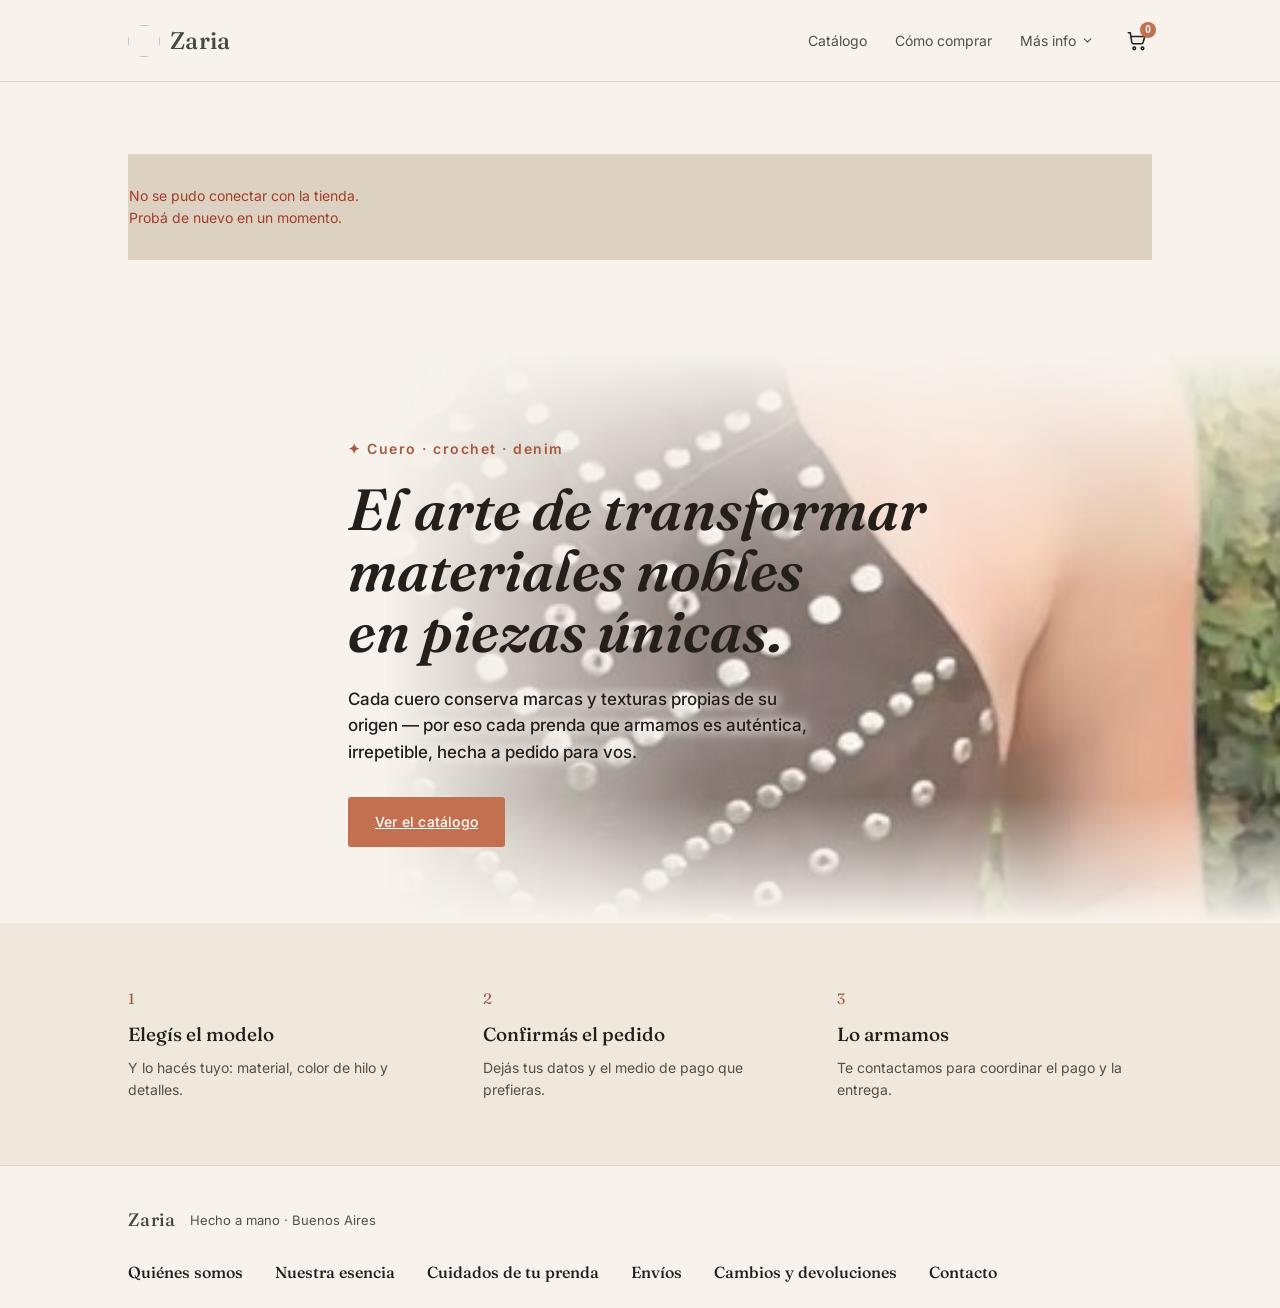
==== index.html @ a3d60f4c "Cambio titulo" ====
<!DOCTYPE html>
<html lang="es">
<head>
    <meta charset="UTF-8">
    <meta name="viewport" content="width=device-width, initial-scale=1.0">
    <title>Zaria Store — Cuero, crochet & denim</title>
    <link rel="icon" id="favicon" href="">
    <link rel="preconnect" href="https://fonts.googleapis.com">
    <link rel="preconnect" href="https://fonts.gstatic.com" crossorigin>
    <link href="https://fonts.googleapis.com/css2?family=Fraunces:ital,opsz,wght@0,9..144,400;0,9..144,500;0,9..144,600;1,9..144,500&family=Inter:wght@400;500;600&display=swap" rel="stylesheet">
    <link rel="stylesheet" href="css/styles.css">
</head>
<body>

    <!-- =========================
         HEADER
    ========================= -->
    <header class="site-header">
        <div class="wrap site-header-inner">
            <div class="marca">
                <img id="marca-logo" class="marca-logo" alt="" hidden>
                <span class="wordmark">Zaria</span>
            </div>
            <nav class="site-nav">
                <a href="#catalogo">Catálogo</a>
                <a href="#como-comprar">Cómo comprar</a>
                <div class="nav-dropdown">
                    <button type="button" id="btn-mas-info" class="nav-dropdown-btn" aria-label="Más info">
                        <svg class="nav-dropdown-icono" viewBox="0 0 24 24" fill="none" stroke="currentColor" stroke-width="1.8" stroke-linecap="round" stroke-linejoin="round">
                            <circle cx="12" cy="12" r="9"/>
                            <line x1="12" y1="11" x2="12" y2="16.5"/>
                            <circle cx="12" cy="7.5" r="0.6" fill="currentColor" stroke="none"/>
                        </svg>
                        <span class="nav-dropdown-texto">Más info</span>
                        <svg class="nav-dropdown-chevron" viewBox="0 0 24 24" fill="none" stroke="currentColor" stroke-width="2" stroke-linecap="round" stroke-linejoin="round"><path d="M6 9l6 6 6-6"/></svg>
                    </button>
                    <div id="menu-mas-info" class="nav-dropdown-menu" hidden>
                        <button type="button" class="footer-link" data-info="quienes-somos">Quiénes somos</button>
                        <button type="button" class="footer-link" data-info="esencia">Nuestra esencia</button>
                        <button type="button" class="footer-link" data-info="cuidados">Cuidados de tu prenda</button>
                        <button type="button" class="footer-link" data-info="envios">Envíos</button>
                        <button type="button" class="footer-link" data-info="cambios">Cambios y devoluciones</button>
                        <button type="button" class="footer-link" data-info="contacto">Contacto</button>
                    </div>
                </div>
                <button type="button" id="btn-carrito" class="btn-carrito" aria-label="Carrito">
                    <svg viewBox="0 0 24 24" fill="none" stroke="currentColor" stroke-width="1.7" stroke-linecap="round" stroke-linejoin="round">
                        <circle cx="9" cy="20" r="1.4"/>
                        <circle cx="18" cy="20" r="1.4"/>
                        <path d="M2.5 3h2.2l1.6 10.4a2 2 0 0 0 2 1.6h8.4a2 2 0 0 0 2-1.6L20.5 7H6"/>
                    </svg>
                    <span id="carrito-contador" class="carrito-contador" hidden>0</span>
                </button>
            </nav>
        </div>
    </header>

    <!-- =========================
         CATÁLOGO
    ========================= -->
    <section class="catalogo catalogo-principal" id="catalogo">
        <div class="wrap">
            <div id="catalogo-filtros" class="catalogo-filtros"></div>
            <div id="catalogo-grid" class="catalogo-grid">
                <p class="estado-carga">Cargando modelos...</p>
            </div>
        </div>
    </section>

    <!-- =========================
         HERO
    ========================= -->
    <section class="hero">
        <div class="hero-fondo"></div>
        <div class="wrap hero-inner">
            <p class="hero-kicker">✦ Cuero · crochet · denim</p>
            <h1 class="hero-title">El arte de transformar<br>materiales nobles<br>en piezas únicas.</h1>
            <p class="hero-body">Cada cuero conserva marcas y texturas propias de su origen — por eso cada prenda que armamos es auténtica, irrepetible, hecha a pedido para vos.</p>
            <a href="#catalogo" class="btn btn-primary">Ver el catálogo</a>
        </div>
    </section>

    <!-- =========================
         CÓMO COMPRAR
    ========================= -->
    <section class="como-comprar" id="como-comprar">
        <div class="wrap como-comprar-inner">
            <div class="paso">
                <span class="paso-numero">1</span>
                <h3>Elegís el modelo</h3>
                <p>Y lo hacés tuyo: material, color de hilo y detalles.</p>
            </div>
            <div class="paso">
                <span class="paso-numero">2</span>
                <h3>Confirmás el pedido</h3>
                <p>Dejás tus datos y el medio de pago que prefieras.</p>
            </div>
            <div class="paso">
                <span class="paso-numero">3</span>
                <h3>Lo armamos</h3>
                <p>Te contactamos para coordinar el pago y la entrega.</p>
            </div>
        </div>
    </section>

    <footer class="site-footer">
        <div class="wrap site-footer-inner">
            <div class="site-footer-marca">
                <span class="wordmark">Zaria</span>
                <span>Hecho a mano · Buenos Aires</span>
            </div>
            <nav class="site-footer-nav">
                <button type="button" class="footer-link" data-info="quienes-somos">Quiénes somos</button>
                <button type="button" class="footer-link" data-info="esencia">Nuestra esencia</button>
                <button type="button" class="footer-link" data-info="cuidados">Cuidados de tu prenda</button>
                <button type="button" class="footer-link" data-info="envios">Envíos</button>
                <button type="button" class="footer-link" data-info="cambios">Cambios y devoluciones</button>
                <button type="button" class="footer-link" data-info="contacto">Contacto</button>
            </nav>
        </div>
    </footer>

    <!-- =========================
         MODAL GENÉRICO DE INFORMACIÓN
         (Quiénes somos / Cuidados / Envíos / Cambios / Contacto)
    ========================= -->
    <div id="info-overlay" class="panel-overlay" hidden>
        <div class="panel panel-info">
            <button type="button" id="btn-cerrar-info" class="btn-cerrar" aria-label="Cerrar">✕</button>
            <div id="info-contenido" class="info-contenido">
                <!-- se completa dinámicamente desde js/app.js -->
            </div>
        </div>
    </div>

    <!-- =========================
         PANEL DE PERSONALIZACIÓN
    ========================= -->
    <!-- =========================
         TABLA DE TALLES
    ========================= -->
    <div id="talles-overlay" class="panel-overlay" hidden>
        <div class="panel panel-chico">
            <button type="button" id="btn-cerrar-talles" class="btn-cerrar" aria-label="Cerrar">✕</button>
            <div class="tabla-talles-contenido">
                <h3>Tabla de talles</h3>
                <p class="tabla-talles-nota">Medidas de referencia, en centímetros.</p>
                <table class="tabla-talles">
                    <thead>
                        <tr><th></th><th>Cuello</th><th>Busto</th><th>Cintura</th><th>Alto</th></tr>
                    </thead>
                    <tbody id="tabla-talles-body"></tbody>
                </table>
            </div>
        </div>
    </div>

    <div id="panel-overlay" class="panel-overlay" hidden>
        <div class="panel" role="dialog" aria-modal="true" aria-labelledby="panel-titulo">
            <button type="button" id="btn-cerrar-panel" class="btn-cerrar" aria-label="Cerrar">✕</button>
            <div id="panel-contenido" class="panel-contenido">
                <!-- se completa dinámicamente desde js/app.js -->
            </div>
        </div>
    </div>

    <!-- =========================
         CARRITO
    ========================= -->
    <div id="carrito-overlay" class="panel-overlay" hidden>
        <div class="panel panel-carrito" role="dialog" aria-modal="true" aria-labelledby="carrito-titulo">
            <button type="button" id="btn-cerrar-carrito" class="btn-cerrar" aria-label="Cerrar">✕</button>
            <div id="carrito-contenido" class="carrito-contenido">
                <!-- se completa dinámicamente desde js/app.js -->
            </div>
        </div>
    </div>

    <!-- =========================
         PANTALLA DE CONFIRMACIÓN
    ========================= -->
    <div id="confirmacion-overlay" class="panel-overlay" hidden>
        <div class="panel panel-chico">
            <div id="confirmacion-contenido" class="confirmacion-contenido">
                <!-- se completa dinámicamente desde js/app.js -->
            </div>
        </div>
    </div>

    <script src="js/app.js"></script>
</body>
</html>
---- css/styles.css ----
/* =============================================================
   ZARIA STORE — ESTILOS
   Paleta compartida con Craft Flow (terracota + oliva + crudo),
   con tipografía e layout propios de tienda.
   ============================================================= */

:root {
    --crudo: #f7f3ec;
    --tarjeta: #efe8dc;
    --linea: #ddd2c2;
    --tinta: #241f1a;
    --tinta-suave: #574e43;
    --terracota: #c2704f;
    --terracota-oscuro: #a55a3c;
    --oliva: #5b6350;
    --oliva-oscuro: #454b3b;
    --error: #a33d2a;

    --serif: 'Fraunces', Georgia, serif;
    --sans: 'Inter', -apple-system, sans-serif;
}

* {
    box-sizing: border-box;
    margin: 0;
    padding: 0;
}

body {
    background: var(--crudo);
    color: var(--tinta);
    font-family: var(--sans);
    font-size: 16px;
    line-height: 1.55;
}

img {
    max-width: 100%;
    display: block;
}

a {
    color: inherit;
}

.wrap {
    max-width: 1080px;
    margin: 0 auto;
    padding: 0 28px;
}

.btn {
    display: inline-flex;
    align-items: center;
    justify-content: center;
    padding: 13px 26px;
    border-radius: 3px;
    border: 1px solid transparent;
    font-family: var(--sans);
    font-size: 14px;
    font-weight: 500;
    letter-spacing: 0.2px;
    cursor: pointer;
    transition: background 0.15s ease, color 0.15s ease, border-color 0.15s ease;
}

.btn-primary {
    background: var(--terracota);
    color: #fff;
}

.btn-primary:hover {
    background: var(--terracota-oscuro);
}

.btn-secundario {
    background: transparent;
    color: var(--tinta);
    border-color: var(--linea);
}

.btn-secundario:hover {
    border-color: var(--tinta);
}

.btn:disabled {
    opacity: 0.55;
    cursor: default;
}


/* =========================
   HEADER
========================= */

.site-header {
    padding: 22px 0;
    border-bottom: 1px solid var(--linea);
}

.site-header-inner {
    display: flex;
    align-items: center;
    justify-content: space-between;
}

.marca {
    display: flex;
    align-items: center;
    gap: 10px;
}

.marca-logo {
    width: 32px;
    height: 32px;
    border-radius: 50%;
    object-fit: cover;
}

.wordmark {
    font-family: var(--serif);
    font-size: 24px;
    font-weight: 500;
    letter-spacing: 0.3px;
    color: var(--oliva-oscuro);
}

.site-nav {
    display: flex;
    align-items: center;
    gap: 28px;
    font-size: 14px;
    color: var(--tinta-suave);
}

.site-nav a {
    text-decoration: none;
}

.site-nav a:hover {
    color: var(--tinta);
}

.nav-dropdown {
    position: relative;
}

.nav-dropdown-btn {
    display: flex;
    align-items: center;
    gap: 5px;
    background: none;
    border: none;
    padding: 0;
    font-family: var(--sans);
    font-size: 14px;
    color: var(--tinta-suave);
    cursor: pointer;
}

.nav-dropdown-btn:hover {
    color: var(--tinta);
}

.nav-dropdown-btn svg {
    width: 13px;
    height: 13px;
    transition: transform 0.15s ease;
}

.nav-dropdown-btn.abierto .nav-dropdown-chevron {
    transform: rotate(180deg);
}

.nav-dropdown-icono {
    display: none;
}

/* En mobile no entra "Zaria" + "Catálogo · Cómo comprar · ⓘ · 🛒" en
   una sola línea. Ya achicamos "Más info" a solo un ícono, pero eso
   no alcanzaba: el logo y el menú seguían compitiendo por el mismo
   renglón, y como ninguno de los dos podía "bajar" de línea, el
   texto de "Zaria" se desbordaba de su caja y quedaba pintado
   encima de "Catálogo". Acá el menú pasa a su propia línea, debajo
   del logo, en vez de pelear por el mismo espacio horizontal. */
@media (max-width: 640px) {
    .site-header-inner {
        flex-wrap: wrap;
        row-gap: 14px;
    }

    .marca {
        flex-shrink: 0;
    }

    .site-nav {
        width: 100%;
        justify-content: space-between;
        gap: 18px;
    }

    .nav-dropdown-texto,
    .nav-dropdown-chevron {
        display: none;
    }

    .nav-dropdown-icono {
        display: block;
        width: 20px;
        height: 20px;
    }
}

.nav-dropdown-menu {
    position: absolute;
    top: calc(100% + 16px);
    left: 50%;
    transform: translateX(-50%);
    display: flex;
    flex-direction: column;
    gap: 14px;
    min-width: 200px;
    padding: 18px 20px;
    background: var(--crudo);
    border: 1px solid var(--linea);
    border-radius: 10px;
    box-shadow: 0 12px 30px rgba(36, 31, 26, 0.12);
    z-index: 50;
}

.nav-dropdown-menu .footer-link {
    font-size: 14px;
}

.nav-dropdown-menu[hidden] {
    display: none;
}

@media (max-width: 780px) {
    .nav-dropdown-menu {
        left: auto;
        right: 0;
        transform: none;
    }
}

.btn-carrito {
    position: relative;
    background: none;
    border: none;
    padding: 4px;
    color: var(--tinta);
    cursor: pointer;
    display: flex;
}

.btn-carrito svg {
    width: 22px;
    height: 22px;
}

.carrito-contador {
    position: absolute;
    top: -4px;
    right: -4px;
    min-width: 16px;
    height: 16px;
    padding: 0 4px;
    border-radius: 8px;
    background: var(--terracota);
    color: #fff;
    font-size: 10px;
    font-weight: 600;
    display: flex;
    align-items: center;
    justify-content: center;
}


/* =========================
   HERO
========================= */

.hero {
    position: relative;
    padding: 88px 0 76px;
    overflow: hidden;
}

.hero-fondo {
    position: absolute;
    inset: 0;
    background-image: url('../img/hero.jpg');
    background-size: cover;
    background-position: center 15%;
    -webkit-mask-image: linear-gradient(90deg, transparent 0%, transparent 30%, rgba(0,0,0,0.55) 55%, rgba(0,0,0,0.85) 100%);
    mask-image: linear-gradient(90deg, transparent 0%, transparent 30%, rgba(0,0,0,0.55) 55%, rgba(0,0,0,0.85) 100%);
}

.hero-fondo::after {
    content: "";
    position: absolute;
    inset: 0;
    background: linear-gradient(180deg, var(--crudo) 0%, transparent 42%, transparent 78%, var(--crudo) 100%);
}

.hero-inner {
    position: relative;
    max-width: 640px;
}

@media (max-width: 780px) {
    .hero-fondo {
        -webkit-mask-image: linear-gradient(180deg, transparent 0%, rgba(0,0,0,0.5) 45%, var(--crudo) 92%);
        mask-image: linear-gradient(180deg, transparent 0%, rgba(0,0,0,0.5) 45%, var(--crudo) 92%);
        background-position: center 20%;
    }
}

.hero-kicker {
    font-size: 14px;
    letter-spacing: 1.5px;
    color: var(--terracota-oscuro);
    font-weight: 600;
    margin-bottom: 20px;
}

.hero-title {
    font-family: var(--serif);
    font-size: 58px;
    line-height: 1.05;
    font-weight: 600;
    font-style: italic;
    color: var(--tinta);
    margin-bottom: 24px;
}

.hero-body {
    font-size: 17px;
    font-weight: 500;
    color: var(--tinta);
    max-width: 480px;
    margin-bottom: 32px;
    text-shadow:
        0 0 12px var(--crudo),
        0 0 12px var(--crudo),
        0 0 20px var(--crudo);
}


/* =========================
   CATÁLOGO
========================= */

/* =========================
   FILOSOFÍA
========================= */

.filosofia {
    border-top: 1px solid var(--linea);
    border-bottom: 1px solid var(--linea);
    background: var(--tarjeta);
    padding: 52px 0;
}

.filosofia-inner {
    max-width: 620px;
}

.filosofia-texto {
    font-family: var(--serif);
    font-style: italic;
    font-size: 21px;
    line-height: 1.5;
    color: var(--tinta);
    margin-bottom: 18px;
}

.filosofia-firma {
    font-size: 13px;
    letter-spacing: 0.4px;
    color: var(--oliva-oscuro);
    font-weight: 600;
}

.catalogo {
    padding: 20px 0 90px;
}

.catalogo-principal {
    padding-top: 48px;
}

.section-head {
    display: flex;
    align-items: baseline;
    justify-content: space-between;
    border-bottom: 1px solid var(--linea);
    padding-bottom: 18px;
    margin-bottom: 34px;
}

.section-head h2 {
    font-family: var(--serif);
    font-size: 28px;
    font-weight: 500;
}

.section-head p {
    color: var(--tinta-suave);
    font-size: 14px;
}

.estado-carga,
.estado-error {
    color: var(--tinta-suave);
    font-size: 14px;
    padding: 30px 0;
}

.estado-error {
    color: var(--error);
}

.catalogo-filtros {
    display: flex;
    gap: 8px;
    margin-bottom: 24px;
}

.filtro-tipo {
    padding: 8px 16px;
    border-radius: 20px;
    border: 1px solid var(--linea);
    background: transparent;
    color: var(--tinta-suave);
    font-family: var(--sans);
    font-size: 13px;
    cursor: pointer;
}

.filtro-tipo.activo {
    background: var(--oliva-oscuro);
    border-color: var(--oliva-oscuro);
    color: #fff;
}

.catalogo-grid {
    display: grid;
    grid-template-columns: repeat(auto-fill, minmax(240px, 1fr));
    gap: 2px;
    background: var(--linea);
    border: 1px solid var(--linea);
}

@media (max-width: 560px) {
    .catalogo-grid {
        grid-template-columns: 1fr;
        gap: 20px;
        background: none;
        border: none;
    }

    .modelo-card {
        border: 1px solid var(--linea);
        border-radius: 8px;
        overflow: hidden;
        box-shadow: 0 4px 14px rgba(36, 31, 26, 0.08);
    }
}

.modelo-card {
    background: var(--crudo);
    padding: 0;
    cursor: pointer;
    border: none;
    text-align: left;
    display: flex;
    flex-direction: column;
    font-family: var(--sans);
}

.modelo-card-imagen {
    position: relative;
    aspect-ratio: 4 / 5;
    width: 100%;
    background: var(--tarjeta);
    overflow: hidden;
}

.modelo-card-imagen img {
    width: 100%;
    height: 100%;
    object-fit: cover;
    transition: transform 0.4s ease;
}

.modelo-card:hover .modelo-card-imagen img {
    transform: scale(1.035);
}

.modelo-card-imagen .img-secundaria {
    position: absolute;
    inset: 0;
    opacity: 0;
    transition: opacity 0.3s ease, transform 0.4s ease;
}

.modelo-card:hover .img-secundaria {
    opacity: 1;
}

.modelo-card-info {
    padding: 18px 20px 22px;
}

.modelo-card-tipo {
    font-size: 12px;
    color: var(--tinta-suave);
    margin-bottom: 4px;
}

.modelo-card-nombre {
    font-family: var(--serif);
    font-size: 20px;
    font-weight: 500;
    margin-bottom: 8px;
}

.modelo-card-precio {
    font-size: 15px;
    color: var(--terracota-oscuro);
    font-weight: 500;
}


/* =========================
   CÓMO COMPRAR
========================= */

.como-comprar {
    background: var(--tarjeta);
    padding: 64px 0;
}

.como-comprar-inner {
    display: grid;
    grid-template-columns: repeat(3, 1fr);
    gap: 40px;
}

.paso-numero {
    font-family: var(--serif);
    font-size: 15px;
    color: var(--terracota-oscuro);
    display: block;
    margin-bottom: 10px;
}

.paso h3 {
    font-family: var(--serif);
    font-size: 19px;
    font-weight: 500;
    margin-bottom: 8px;
}

.paso p {
    font-size: 14px;
    color: var(--tinta-suave);
}


/* =========================
   FOOTER
========================= */

.site-footer {
    padding: 40px 0 26px;
    border-top: 1px solid var(--linea);
}

.site-footer-inner {
    display: flex;
    flex-direction: column;
    gap: 22px;
}

.site-footer-marca {
    display: flex;
    align-items: center;
    gap: 14px;
    font-size: 13px;
    color: var(--tinta-suave);
}

.site-footer-marca .wordmark {
    font-size: 18px;
}

.site-footer-nav {
    display: flex;
    flex-wrap: wrap;
    gap: 14px 32px;
    padding-top: 6px;
}

.footer-link {
    background: none;
    border: none;
    padding: 0;
    font-family: var(--serif);
    font-size: 16px;
    font-weight: 500;
    color: var(--tinta);
    cursor: pointer;
    text-align: left;
}

.footer-link:hover {
    color: var(--terracota-oscuro);
    text-decoration: underline;
}

@media (max-width: 640px) {
    .site-footer-marca {
        flex-direction: column;
        align-items: flex-start;
        gap: 4px;
    }
}


/* =========================
   MODAL DE INFORMACIÓN
   (Quiénes somos / Cuidados / Envíos / Cambios / Contacto)
========================= */

.panel-info {
    max-width: 640px;
}

.info-contenido {
    padding: 44px 40px;
    max-height: 78vh;
    overflow-y: auto;
}

.info-contenido h2 {
    font-family: var(--serif);
    font-size: 26px;
    font-weight: 500;
    margin-bottom: 20px;
}

.info-contenido h3 {
    font-family: var(--serif);
    font-size: 16px;
    font-weight: 600;
    margin: 22px 0 8px;
}

.cuidado-categoria {
    margin-top: 26px;
    padding-top: 18px;
    border-top: 1px solid var(--linea);
}

.cuidado-categoria-titulo {
    display: flex;
    align-items: center;
    gap: 10px;
    margin-bottom: 4px;
}

.cuidado-categoria-titulo h3 {
    margin: 0;
}

.cuidado-icono {
    display: flex;
    align-items: center;
    justify-content: center;
    width: 32px;
    height: 32px;
    border-radius: 50%;
    background: var(--tarjeta);
    color: var(--terracota-oscuro);
    flex-shrink: 0;
}

.cuidado-icono svg {
    width: 18px;
    height: 18px;
}

.info-firma {
    font-size: 13px;
    letter-spacing: 0.4px;
    color: var(--oliva-oscuro);
    font-weight: 600;
    margin-top: 18px;
}

.info-contenido p {
    font-size: 14px;
    line-height: 1.7;
    color: var(--tinta);
    margin-bottom: 12px;
}

.info-contenido ul {
    margin: 0 0 14px;
    padding-left: 18px;
}

.info-contenido li {
    font-size: 14px;
    line-height: 1.7;
    color: var(--tinta);
    margin-bottom: 4px;
}

.info-contacto-lista {
    list-style: none;
    padding-left: 0 !important;
    display: flex;
    flex-direction: column;
    gap: 12px;
    margin-top: 18px;
}

.info-contacto-lista a {
    display: inline-flex;
    align-items: center;
    gap: 10px;
    color: var(--tinta);
    text-decoration: none;
    font-size: 14px;
}

.info-contacto-lista a:hover {
    color: var(--terracota-oscuro);
}

.info-contacto-lista svg {
    width: 18px;
    height: 18px;
    flex-shrink: 0;
    color: var(--terracota-oscuro);
}

@media (max-width: 640px) {
    .info-contenido {
        padding: 30px 22px;
    }
}


/* =========================
   PANEL (personalización / confirmación)
========================= */

.panel-overlay {
    position: fixed;
    inset: 0;
    background: rgba(36, 31, 26, 0.55);
    display: flex;
    align-items: flex-start;
    justify-content: center;
    padding: 32px 20px;
    overflow-y: auto;
    z-index: 100;
}

.panel-overlay[hidden] {
    display: none;
}

#talles-overlay {
    z-index: 200;
}

.panel {
    position: relative;
    background: var(--crudo);
    max-width: 880px;
    width: 100%;
    border-radius: 6px;
    margin: auto;
}

.panel-chico {
    max-width: 440px;
}

.btn-cerrar {
    position: absolute;
    top: 16px;
    right: 16px;
    width: 34px;
    height: 34px;
    border-radius: 50%;
    border: 1px solid var(--linea);
    background: var(--crudo);
    font-size: 14px;
    cursor: pointer;
    z-index: 2;
}

.panel-contenido {
    display: grid;
    grid-template-columns: 1.15fr 1fr;
    max-height: calc(100vh - 64px);
}

@media (max-width: 720px) {
    .panel-contenido {
        grid-template-columns: 1fr;
        max-height: none;
    }
}

.ficha-imagen {
    background: var(--tarjeta);
    max-height: calc(100vh - 64px);
    overflow: hidden;
}

.ficha-imagen img {
    width: 100%;
    height: 100%;
    object-fit: cover;
    display: block;
}

@media (max-width: 720px) {
    .ficha-imagen {
        max-height: 320px;
    }
}

.ficha-detalle {
    background: var(--crudo);
    padding: 36px 34px 0;
    display: flex;
    flex-direction: column;
    gap: 22px;
    overflow-y: auto;
    max-height: calc(100vh - 64px);
}

.ficha-tipo {
    font-size: 12px;
    color: var(--tinta-suave);
}

.ficha-nombre {
    font-family: var(--serif);
    font-size: 28px;
    font-weight: 500;
    color: var(--tinta);
}

.ficha-descripcion {
    font-size: 14px;
    color: var(--tinta);
    opacity: 0.82;
}

.ficha-precio {
    font-family: var(--serif);
    font-size: 24px;
    color: var(--terracota-oscuro);
}

.ficha-precio small {
    font-family: var(--sans);
    font-size: 13px;
    color: var(--tinta-suave);
    display: block;
    margin-top: 2px;
}

.campo {
    display: flex;
    flex-direction: column;
    gap: 10px;
}

.campo-titulo {
    font-size: 12px;
    font-weight: 600;
    letter-spacing: 0.4px;
    color: var(--tinta-suave);
}

.swatches {
    display: flex;
    flex-wrap: wrap;
    gap: 10px;
}

.swatch {
    width: 38px;
    height: 38px;
    border-radius: 50%;
    border: 2px solid transparent;
    cursor: pointer;
    position: relative;
    padding: 0;
    transition: transform 0.15s ease;
}

.swatch:hover {
    z-index: 5;
    transform: scale(2.3);
    box-shadow: 0 6px 16px rgba(36, 31, 26, 0.25);
}

.swatch img {
    width: 100%;
    height: 100%;
    border-radius: 50%;
    object-fit: cover;
}

.swatch.activo {
    border-color: var(--terracota);
}

.swatch-nombre {
    position: absolute;
    bottom: -20px;
    left: 50%;
    transform: translateX(-50%);
    font-size: 10px;
    white-space: nowrap;
    color: var(--tinta-suave);
    opacity: 0;
    transition: opacity 0.15s ease;
    pointer-events: none;
    z-index: 10;
    background: var(--crudo);
    padding: 1px 4px;
    border-radius: 2px;
}

.swatch:hover .swatch-nombre {
    opacity: 1;
}

input[type="text"],
input[type="tel"],
input[type="email"],
select,
textarea {
    width: 100%;
    padding: 10px 12px;
    border: 1px solid var(--linea);
    border-radius: 3px;
    background: #fff;
    font-family: var(--sans);
    font-size: 14px;
    color: var(--tinta);
}

input:focus,
select:focus,
textarea:focus {
    outline: none;
    border-color: var(--terracota);
}

.extras-lista {
    display: flex;
    flex-direction: column;
    gap: 10px;
}

.extra-item {
    display: flex;
    align-items: center;
    gap: 10px;
    font-size: 14px;
}

.extra-imagen {
    width: 26px;
    height: 26px;
    border-radius: 50%;
    object-fit: cover;
}

.entrega-opciones,
.talle-opciones {
    display: flex;
    gap: 18px;
    font-size: 14px;
}

.entrega-opciones label,
.talle-opciones label,
.extra-item label {
    display: flex;
    align-items: center;
    gap: 7px;
    cursor: pointer;
}

.form-grid {
    display: grid;
    grid-template-columns: 1fr 1fr;
    gap: 14px;
}

.form-grid .campo-full {
    grid-column: 1 / -1;
}

.ficha-total {
    display: flex;
    align-items: center;
    justify-content: space-between;
    border-top: 1px solid var(--linea);
    padding: 18px 0;
    position: sticky;
    bottom: 0;
    background: var(--crudo);
    margin-top: auto;
}

.ficha-total-label {
    font-size: 13px;
    color: var(--tinta-suave);
}

.ficha-total-valor {
    font-family: var(--serif);
    font-size: 26px;
    color: var(--tinta);
}

.mensaje-error {
    font-size: 13px;
    color: var(--error);
}

.confirmacion-contenido {
    padding: 48px 40px;
    text-align: center;
}

.confirmacion-icono {
    width: 52px;
    height: 52px;
    border-radius: 50%;
    background: var(--oliva);
    color: #fff;
    display: flex;
    align-items: center;
    justify-content: center;
    font-size: 22px;
    margin: 0 auto 20px;
}

.confirmacion-contenido h3 {
    font-family: var(--serif);
    font-size: 22px;
    font-weight: 500;
    margin-bottom: 10px;
}

.confirmacion-contenido p {
    font-size: 14px;
    color: var(--tinta-suave);
    margin-bottom: 6px;
}

.confirmacion-precio {
    font-family: var(--serif);
    font-size: 24px;
    color: var(--terracota-oscuro);
    margin: 16px 0 22px;
}

.confirmacion-nota {
    font-size: 12px;
    color: var(--tinta-suave);
    margin-bottom: 18px !important;
}


/* =========================
   RESPONSIVE
========================= */

@media (max-width: 640px) {
    .hero {
        padding: 56px 0 48px;
    }

    .hero-title {
        font-size: 36px;
    }

    .como-comprar-inner {
        grid-template-columns: 1fr;
        gap: 30px;
    }

    .ficha-detalle {
        padding: 28px 22px;
    }

    .form-grid {
        grid-template-columns: 1fr;
    }
}


/* =========================
   CARRITO
========================= */

.panel-carrito {
    max-width: 640px;
}

.carrito-contenido {
    padding: 40px 34px 0;
    display: flex;
    flex-direction: column;
    gap: 22px;
    max-height: calc(100vh - 64px);
    overflow-y: auto;
}

.carrito-titulo {
    font-family: var(--serif);
    font-size: 24px;
    font-weight: 500;
    color: var(--tinta);
}

.carrito-vacio {
    color: var(--tinta-suave);
    font-size: 14px;
    padding: 10px 0 30px;
}

.carrito-lista {
    display: flex;
    flex-direction: column;
    gap: 14px;
}

.carrito-item {
    display: flex;
    align-items: center;
    gap: 14px;
    padding-bottom: 14px;
    border-bottom: 1px solid var(--linea);
}

.carrito-item-imagen {
    width: 60px;
    height: 60px;
    flex-shrink: 0;
    border-radius: 4px;
    overflow: hidden;
    background: var(--tarjeta);
}

.carrito-item-imagen img {
    width: 100%;
    height: 100%;
    object-fit: cover;
}

.carrito-item-info {
    flex: 1;
    min-width: 0;
}

.carrito-item-nombre {
    font-size: 14px;
    font-weight: 600;
    color: var(--tinta);
}

.carrito-item-resumen {
    font-size: 12px;
    color: var(--tinta-suave);
    margin-top: 2px;
}

.carrito-item-precio {
    font-family: var(--serif);
    font-size: 15px;
    color: var(--terracota-oscuro);
    margin-top: 4px;
}

.carrito-item-acciones {
    display: flex;
    align-items: center;
    gap: 12px;
    margin-top: 8px;
}

.carrito-item-cantidad {
    display: flex;
    align-items: center;
    gap: 8px;
}

.cantidad-btn {
    width: 22px;
    height: 22px;
    border-radius: 50%;
    border: 1px solid var(--linea);
    background: var(--crudo);
    color: var(--tinta);
    font-size: 13px;
    line-height: 1;
    cursor: pointer;
    display: flex;
    align-items: center;
    justify-content: center;
}

.cantidad-btn:hover {
    border-color: var(--tinta);
}

.cantidad-valor {
    font-size: 13px;
    min-width: 14px;
    text-align: center;
}

.carrito-item-editar {
    background: none;
    border: none;
    padding: 0;
    font-size: 12px;
    color: var(--terracota-oscuro);
    text-decoration: underline;
    cursor: pointer;
}

.carrito-item-quitar {
    flex-shrink: 0;
    width: 28px;
    height: 28px;
    border-radius: 50%;
    border: 1px solid var(--linea);
    background: var(--crudo);
    color: var(--tinta-suave);
    font-size: 12px;
    cursor: pointer;
}

.carrito-item-quitar:hover {
    border-color: var(--error);
    color: var(--error);
}

@media (max-width: 640px) {
    .carrito-contenido {
        padding: 30px 22px 0;
    }
}


/* =========================
   TABLA DE TALLES
========================= */

.campo-titulo-fila {
    display: flex;
    align-items: center;
    justify-content: space-between;
}

.link-tabla-talles {
    background: none;
    border: none;
    padding: 0;
    font-size: 12px;
    color: var(--terracota-oscuro);
    text-decoration: underline;
    cursor: pointer;
}

.tabla-talles-contenido {
    padding: 32px 30px;
}

.tabla-talles-contenido h3 {
    font-family: var(--serif);
    font-size: 20px;
    font-weight: 500;
    margin-bottom: 4px;
}

.tabla-talles-nota {
    font-size: 12px;
    color: var(--tinta-suave);
    margin-bottom: 18px;
}

.tabla-talles {
    width: 100%;
    border-collapse: collapse;
    font-size: 13px;
}

.tabla-talles th,
.tabla-talles td {
    padding: 8px 6px;
    text-align: center;
    border-bottom: 1px solid var(--linea);
}

.tabla-talles th:first-child,
.tabla-talles td:first-child {
    text-align: left;
    font-weight: 600;
}
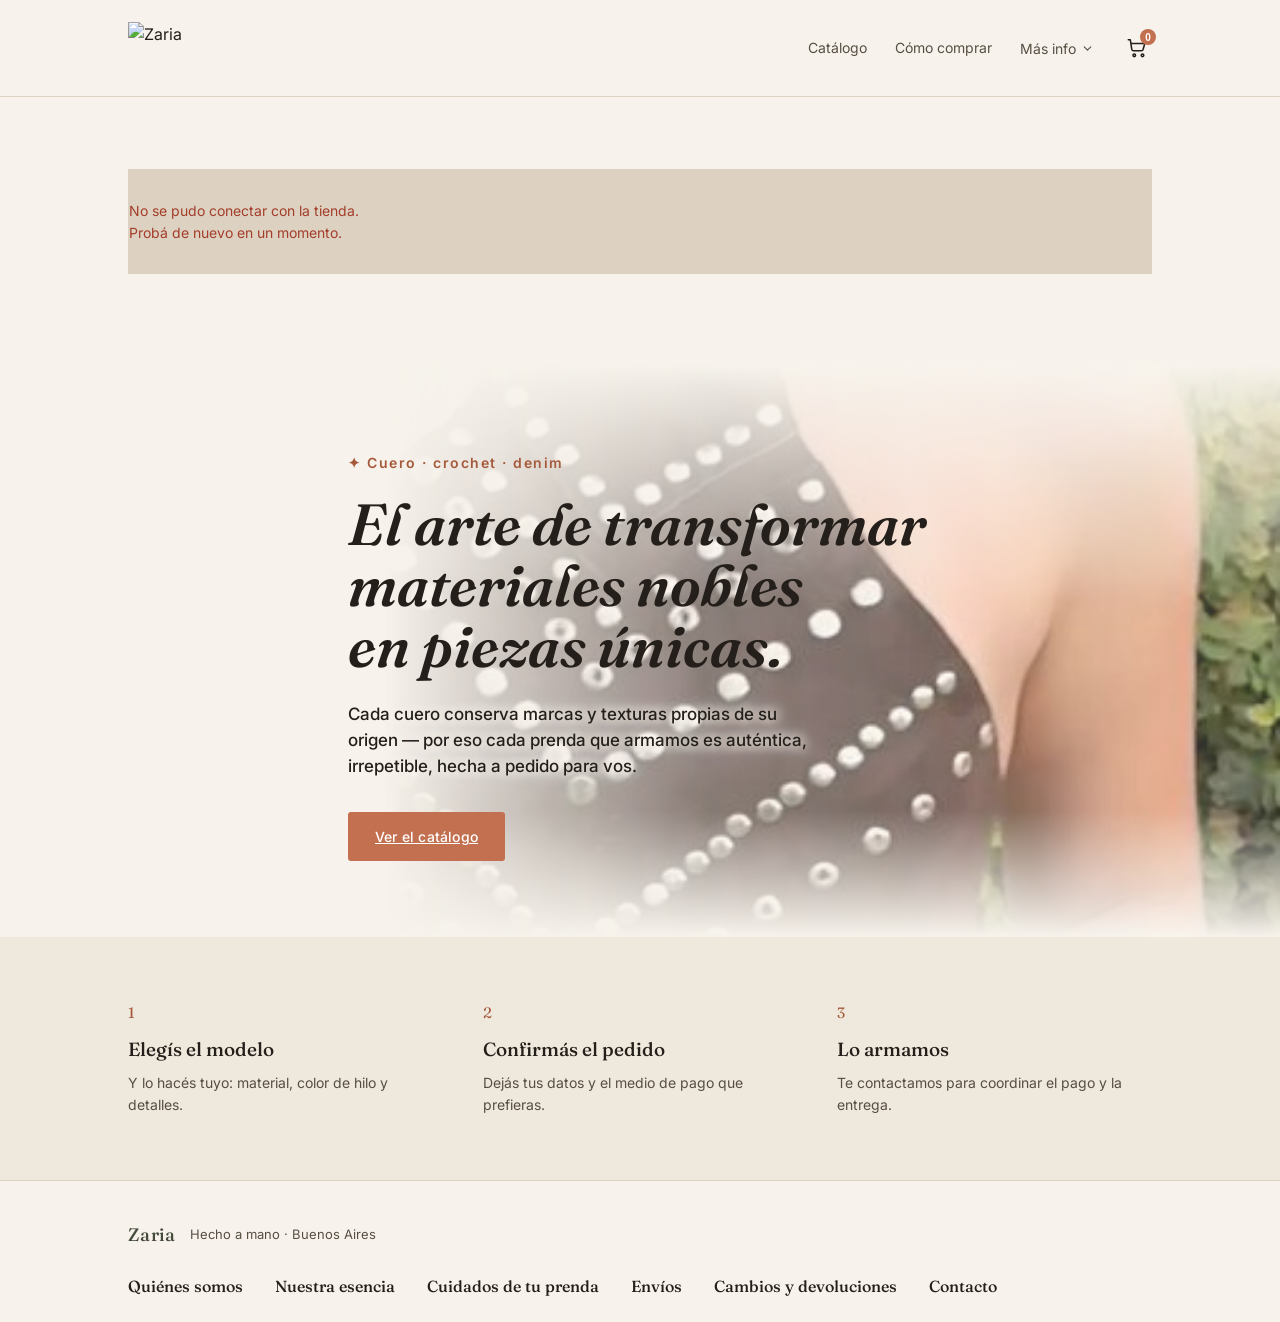
==== commit 8df92c29: "Add files via upload" ====
--- a/index.html
+++ b/index.html
@@ -18,8 +18,7 @@
     <header class="site-header">
         <div class="wrap site-header-inner">
             <div class="marca">
-                <img id="marca-logo" class="marca-logo" alt="" hidden>
-                <span class="wordmark">Zaria</span>
+                <img id="marca-logo" class="marca-logo" alt="Zaria" hidden>
             </div>
             <nav class="site-nav">
                 <a href="#catalogo">Catálogo</a>
@@ -27,9 +26,9 @@
                 <div class="nav-dropdown">
                     <button type="button" id="btn-mas-info" class="nav-dropdown-btn" aria-label="Más info">
                         <svg class="nav-dropdown-icono" viewBox="0 0 24 24" fill="none" stroke="currentColor" stroke-width="1.8" stroke-linecap="round" stroke-linejoin="round">
-                            <circle cx="12" cy="12" r="9"/>
-                            <line x1="12" y1="11" x2="12" y2="16.5"/>
-                            <circle cx="12" cy="7.5" r="0.6" fill="currentColor" stroke="none"/>
+                            <line x1="4" y1="7" x2="20" y2="7"/>
+                            <line x1="4" y1="12" x2="20" y2="12"/>
+                            <line x1="4" y1="17" x2="20" y2="17"/>
                         </svg>
                         <span class="nav-dropdown-texto">Más info</span>
                         <svg class="nav-dropdown-chevron" viewBox="0 0 24 24" fill="none" stroke="currentColor" stroke-width="2" stroke-linecap="round" stroke-linejoin="round"><path d="M6 9l6 6 6-6"/></svg>
--- a/css/styles.css
+++ b/css/styles.css
@@ -111,10 +111,10 @@
 }
 
 .marca-logo {
-    width: 32px;
-    height: 32px;
-    border-radius: 50%;
-    object-fit: cover;
+    height: 52px;
+    width: auto;
+    max-width: 220px;
+    object-fit: contain;
 }
 
 .wordmark {
@@ -191,6 +191,8 @@
 
     .marca {
         flex-shrink: 0;
+        width: 100%;
+        justify-content: center;
     }
 
     .site-nav {
@@ -521,9 +523,10 @@
 }
 
 .modelo-card-nombre {
-    font-family: var(--serif);
-    font-size: 20px;
-    font-weight: 500;
+    font-family: var(--sans);
+    font-size: 18px;
+    font-weight: 600;
+    color: var(--tinta);
     margin-bottom: 8px;
 }
 
@@ -989,13 +992,35 @@
     height: 26px;
     border-radius: 50%;
     object-fit: cover;
-}
-
-.entrega-opciones,
+    cursor: pointer;
+    position: relative;
+    transition: transform 0.15s ease;
+}
+
+.extra-imagen:hover {
+    z-index: 5;
+    transform: scale(2.3);
+    box-shadow: 0 6px 16px rgba(36, 31, 26, 0.25);
+}
+
+.entrega-opciones {
+    display: flex;
+    gap: 18px;
+    font-size: 14px;
+}
+
 .talle-opciones {
     display: flex;
-    gap: 18px;
-    font-size: 14px;
+    flex-direction: column;
+    gap: 12px;
+    font-size: 14px;
+}
+
+.talle-opciones input[type="radio"] {
+    width: 16px;
+    height: 16px;
+    accent-color: var(--terracota);
+    cursor: pointer;
 }
 
 .entrega-opciones label,
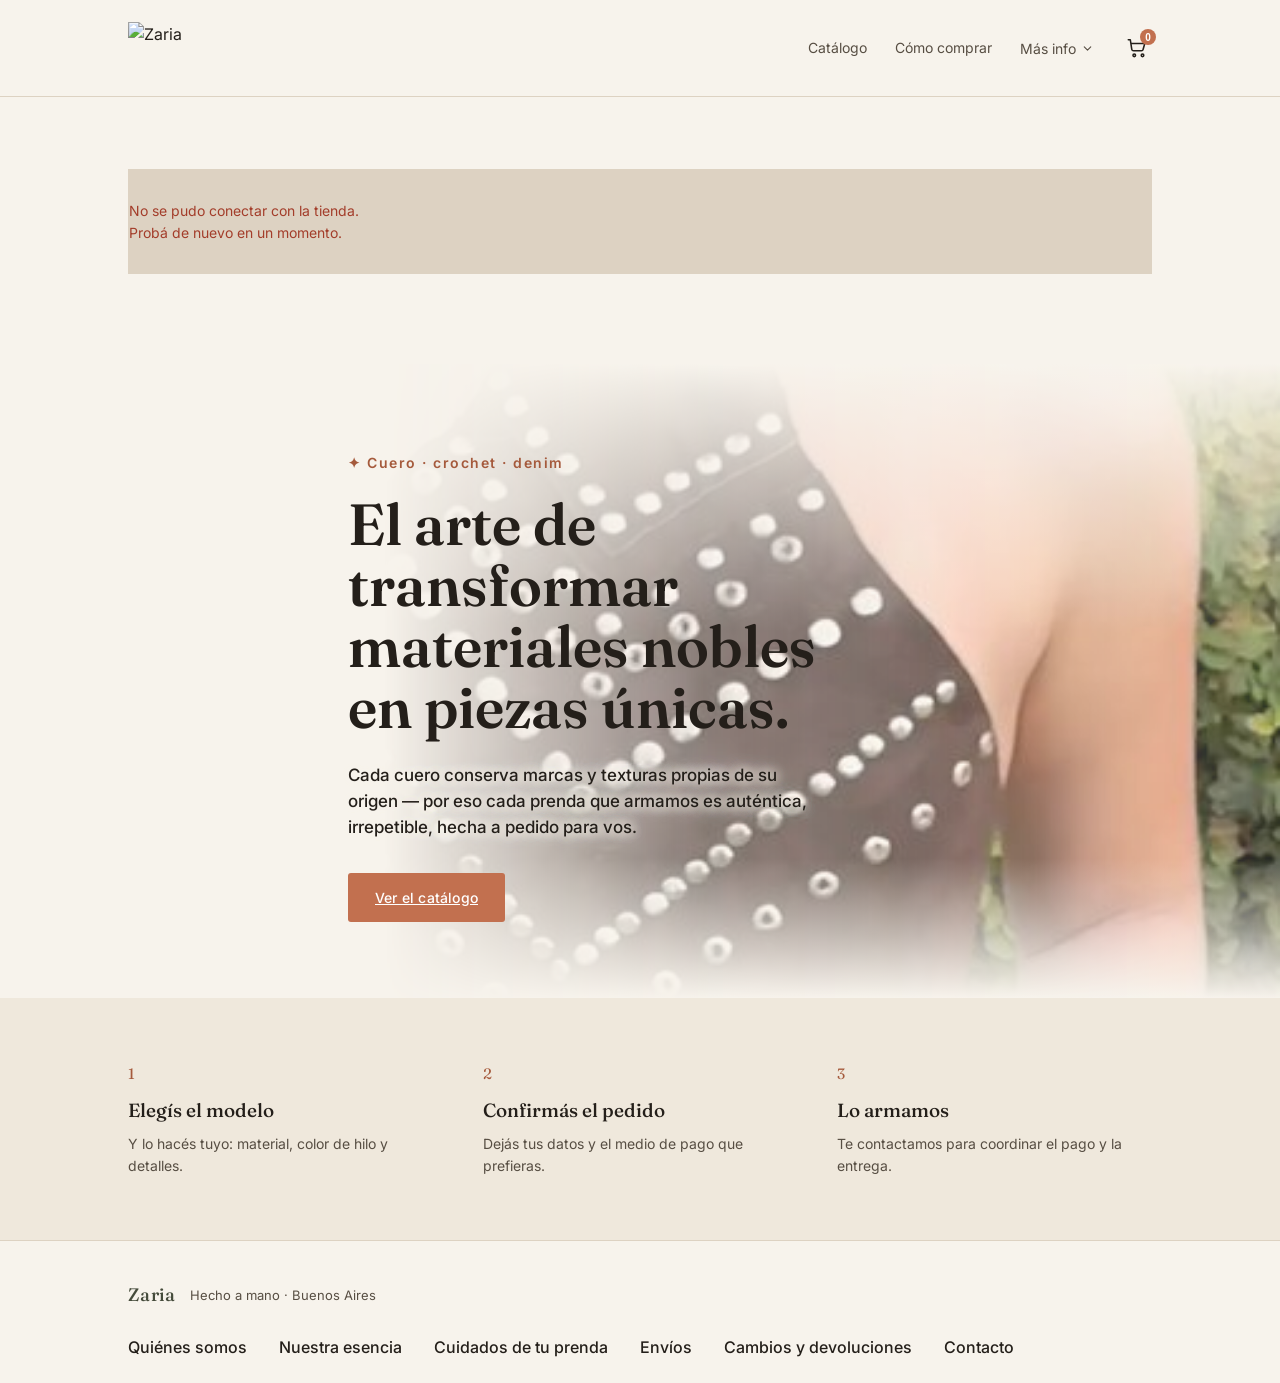
==== commit c2574a26: "Add files via upload" ====
--- a/index.html
+++ b/index.html
@@ -8,7 +8,7 @@
     <link rel="preconnect" href="https://fonts.googleapis.com">
     <link rel="preconnect" href="https://fonts.gstatic.com" crossorigin>
     <link href="https://fonts.googleapis.com/css2?family=Fraunces:ital,opsz,wght@0,9..144,400;0,9..144,500;0,9..144,600;1,9..144,500&family=Inter:wght@400;500;600&display=swap" rel="stylesheet">
-    <link rel="stylesheet" href="css/styles.css">
+    <link rel="stylesheet" href="css/styles.css?v=13">
 </head>
 <body>
 
@@ -186,6 +186,6 @@
         </div>
     </div>
 
-    <script src="js/app.js"></script>
+    <script src="js/app.js?v=13"></script>
 </body>
 </html>
--- a/css/styles.css
+++ b/css/styles.css
@@ -332,7 +332,6 @@
     font-size: 58px;
     line-height: 1.05;
     font-weight: 600;
-    font-style: italic;
     color: var(--tinta);
     margin-bottom: 24px;
 }
@@ -523,7 +522,7 @@
 }
 
 .modelo-card-nombre {
-    font-family: var(--sans);
+    font-family: var(--serif);
     font-size: 18px;
     font-weight: 600;
     color: var(--tinta);
@@ -611,7 +610,7 @@
     background: none;
     border: none;
     padding: 0;
-    font-family: var(--serif);
+    font-family: var(--sans);
     font-size: 16px;
     font-weight: 500;
     color: var(--tinta);
@@ -860,7 +859,7 @@
 .ficha-nombre {
     font-family: var(--serif);
     font-size: 28px;
-    font-weight: 500;
+    font-weight: 600;
     color: var(--tinta);
 }
 
@@ -888,6 +887,10 @@
     display: flex;
     flex-direction: column;
     gap: 10px;
+}
+
+.campo[hidden] {
+    display: none;
 }
 
 .campo-titulo {
@@ -1353,3 +1356,45 @@
     text-align: left;
     font-weight: 600;
 }
+
+
+/* =========================
+   MOBILE: TOTAL FIJO + SCROLL ÚNICO (ficha y carrito)
+   Van al FINAL del archivo a propósito: .ficha-total, .ficha-detalle
+   y .carrito-contenido tienen sus reglas "base" (sin media query)
+   más arriba en este archivo. En CSS, con la misma especificidad,
+   gana la regla que aparece más abajo — sin importar si está dentro
+   de un @media o no. Si este bloque va antes que esas reglas base,
+   las reglas base las pisan a ELLAS, y el arreglo de mobile queda
+   sin efecto aunque el media query esté activo. Por eso este bloque
+   tiene que ser lo último del archivo.
+========================= */
+@media (max-width: 720px) {
+    /* position:sticky no es confiable acá en mobile: .ficha-detalle
+       y .panel-overlay tienen scroll anidado, y varios navegadores
+       mobile no activan el sticky hasta que ya se scrolleó una vez.
+       position:fixed lo pega directo a la pantalla, sin depender de
+       ningún contenedor con scroll. */
+    .ficha-total {
+        position: fixed;
+        left: 0;
+        right: 0;
+        bottom: 0;
+        z-index: 5;
+        padding: 16px 20px;
+        box-shadow: 0 -4px 14px rgba(36, 31, 26, 0.12);
+    }
+
+    /* Si ficha-detalle/carrito-contenido tienen su propio
+       max-height + overflow-y:auto ADEMÁS del scroll general de la
+       pantalla (panel-overlay), quedan dos zonas de scroll
+       compitiendo — tocar la imagen mueve una, tocar el texto no
+       mueve nada. Sacamos el límite acá para que quede UNA sola
+       zona de scroll para toda la ficha/carrito. */
+    .ficha-detalle,
+    .carrito-contenido {
+        padding-bottom: 100px;
+        max-height: none;
+        overflow-y: visible;
+    }
+}
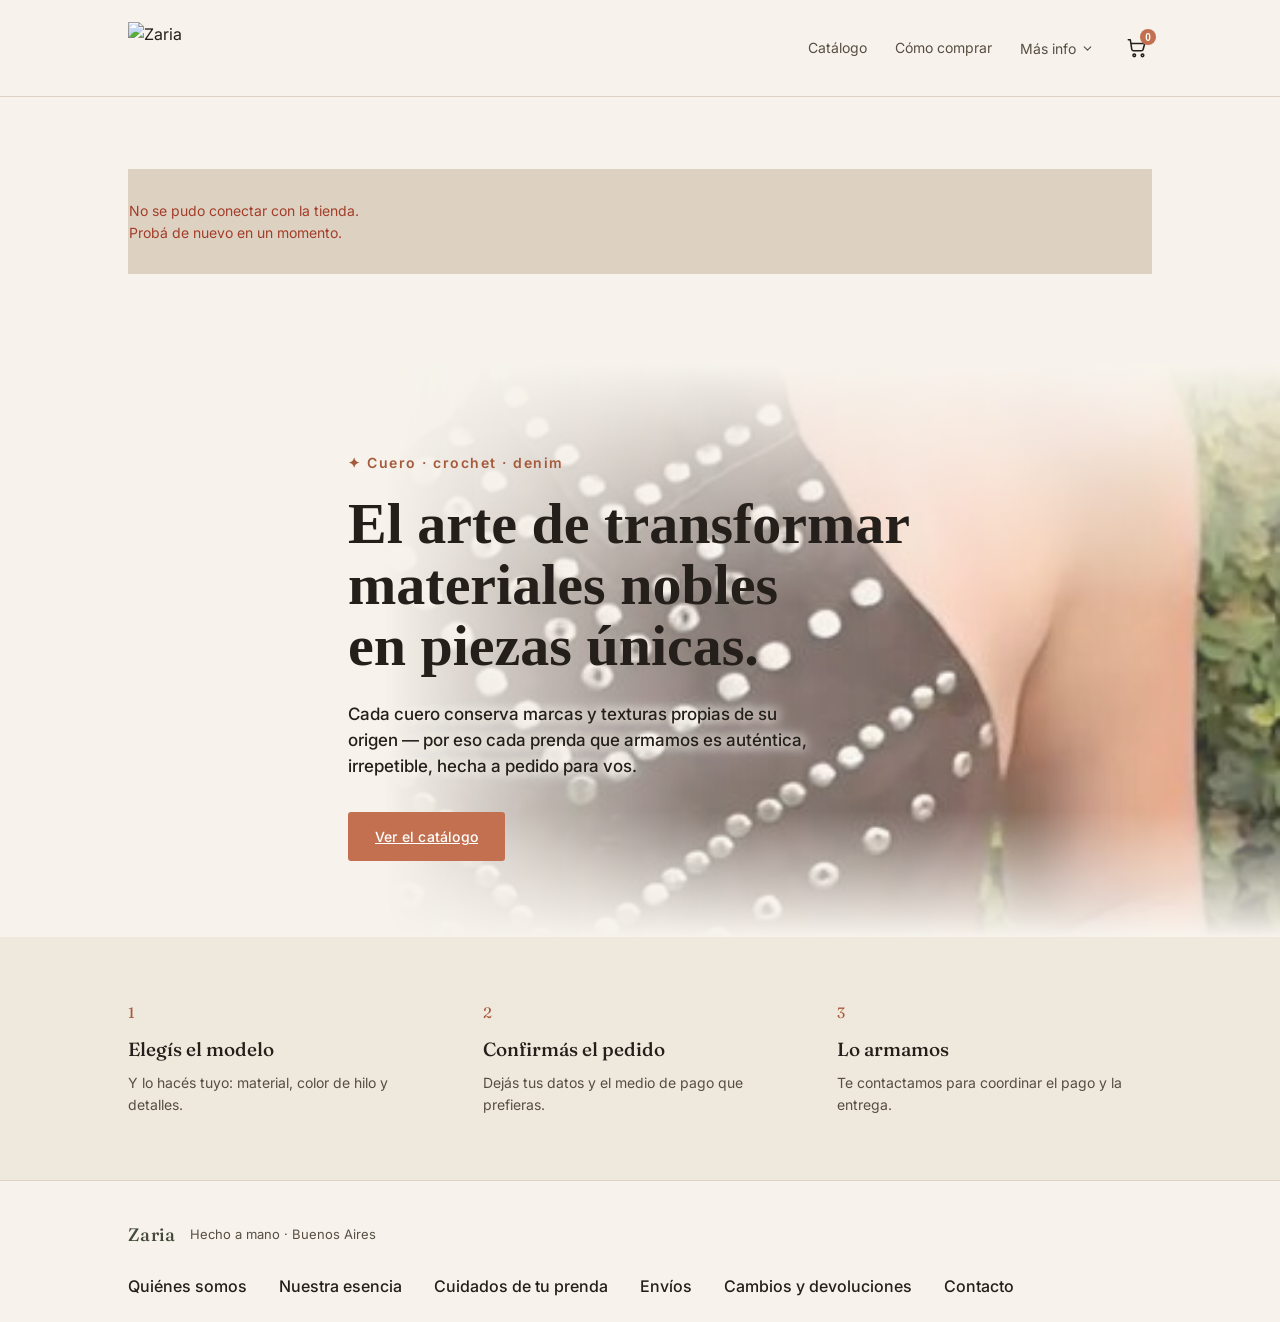
==== commit cfa8328a: "Add files via upload" ====
--- a/index.html
+++ b/index.html
@@ -8,7 +8,7 @@
     <link rel="preconnect" href="https://fonts.googleapis.com">
     <link rel="preconnect" href="https://fonts.gstatic.com" crossorigin>
     <link href="https://fonts.googleapis.com/css2?family=Fraunces:ital,opsz,wght@0,9..144,400;0,9..144,500;0,9..144,600;1,9..144,500&family=Inter:wght@400;500;600&display=swap" rel="stylesheet">
-    <link rel="stylesheet" href="css/styles.css?v=13">
+    <link rel="stylesheet" href="css/styles.css?v=17">
 </head>
 <body>
 
@@ -186,6 +186,6 @@
         </div>
     </div>
 
-    <script src="js/app.js?v=13"></script>
+    <script src="js/app.js?v=17"></script>
 </body>
 </html>
--- a/css/styles.css
+++ b/css/styles.css
@@ -328,7 +328,7 @@
 }
 
 .hero-title {
-    font-family: var(--serif);
+    font-family: "Times New Roman", Times, serif;
     font-size: 58px;
     line-height: 1.05;
     font-weight: 600;
@@ -898,6 +898,12 @@
     font-weight: 600;
     letter-spacing: 0.4px;
     color: var(--tinta-suave);
+    transition: color 0.15s ease;
+}
+
+.campo-titulo.mostrando-hover {
+    color: var(--terracota-oscuro);
+    font-weight: 700;
 }
 
 .swatches {
@@ -914,6 +920,7 @@
     cursor: pointer;
     position: relative;
     padding: 0;
+    transform-origin: top;
     transition: transform 0.15s ease;
 }
 
@@ -932,27 +939,8 @@
 
 .swatch.activo {
     border-color: var(--terracota);
-}
-
-.swatch-nombre {
-    position: absolute;
-    bottom: -20px;
-    left: 50%;
-    transform: translateX(-50%);
-    font-size: 10px;
-    white-space: nowrap;
-    color: var(--tinta-suave);
-    opacity: 0;
-    transition: opacity 0.15s ease;
-    pointer-events: none;
-    z-index: 10;
-    background: var(--crudo);
-    padding: 1px 4px;
-    border-radius: 2px;
-}
-
-.swatch:hover .swatch-nombre {
-    opacity: 1;
+    border-width: 3px;
+    box-shadow: 0 2px 8px rgba(194, 112, 79, 0.45);
 }
 
 input[type="text"],
